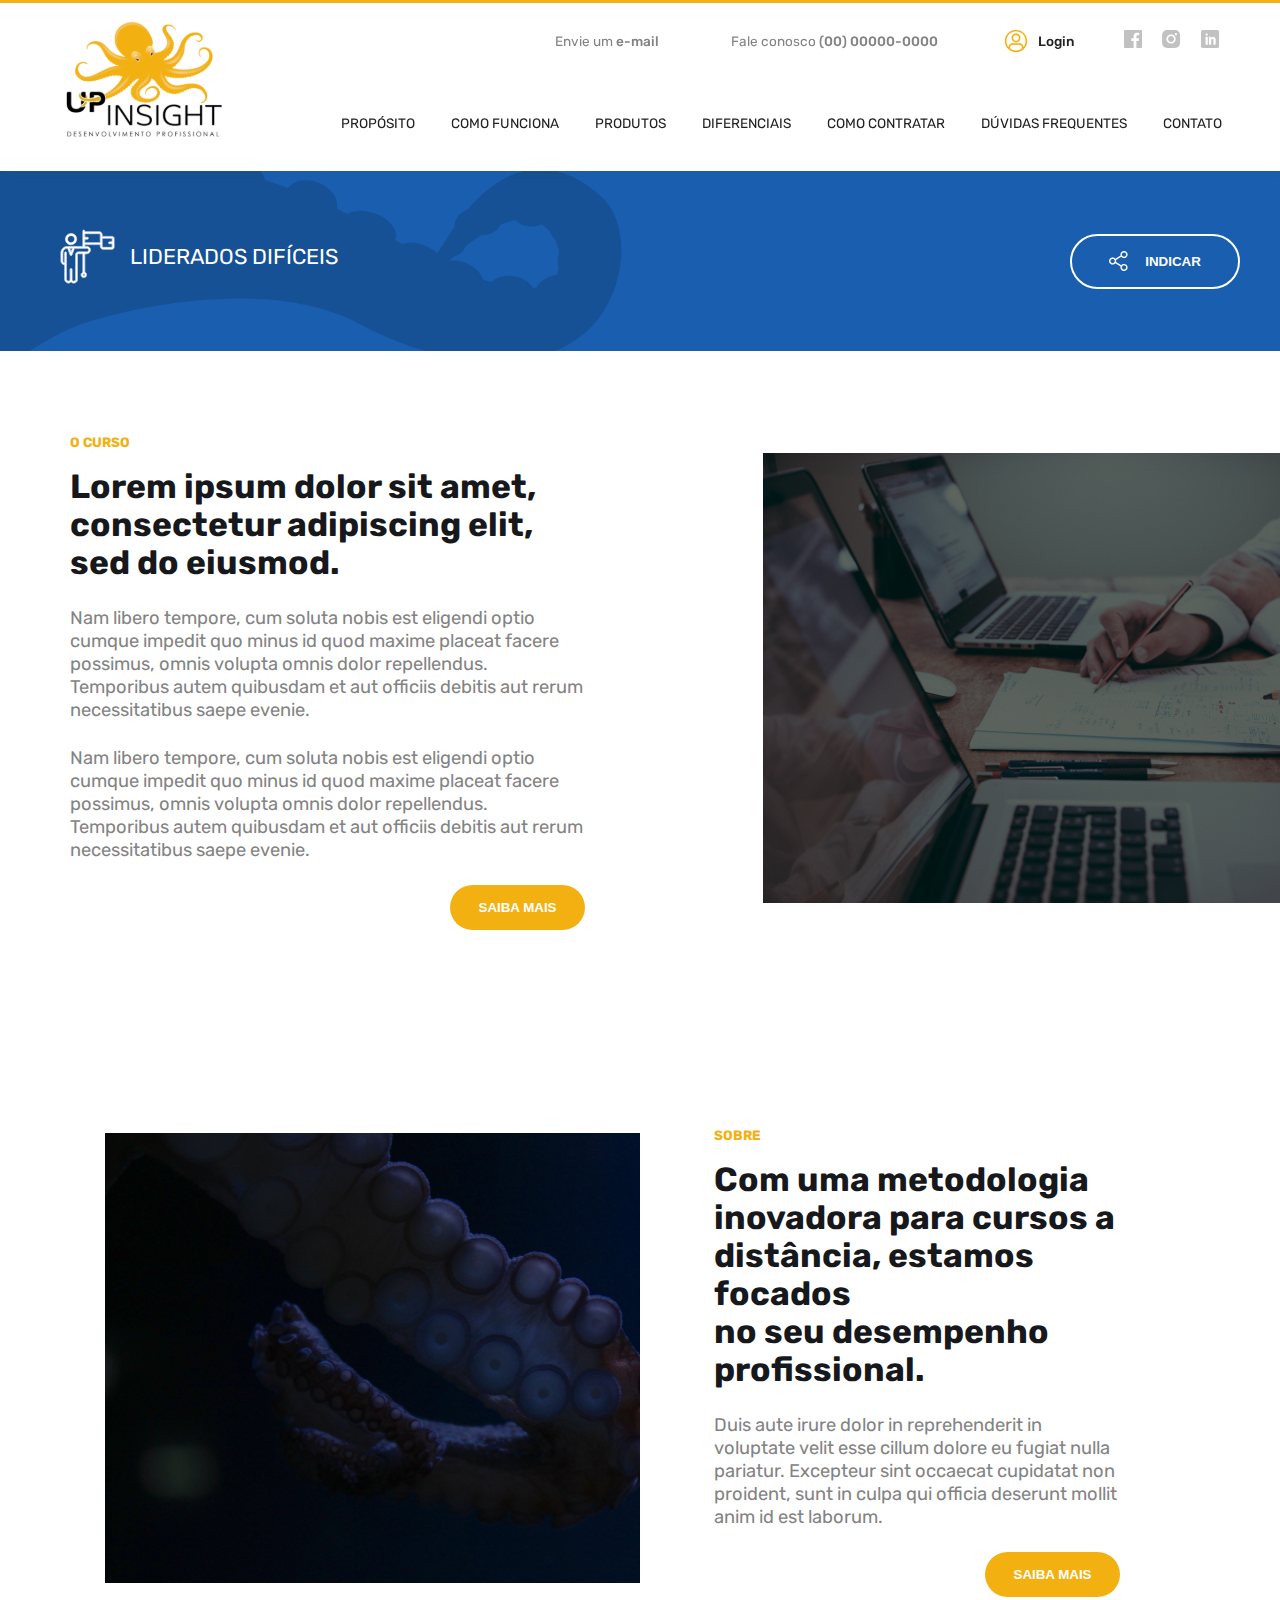
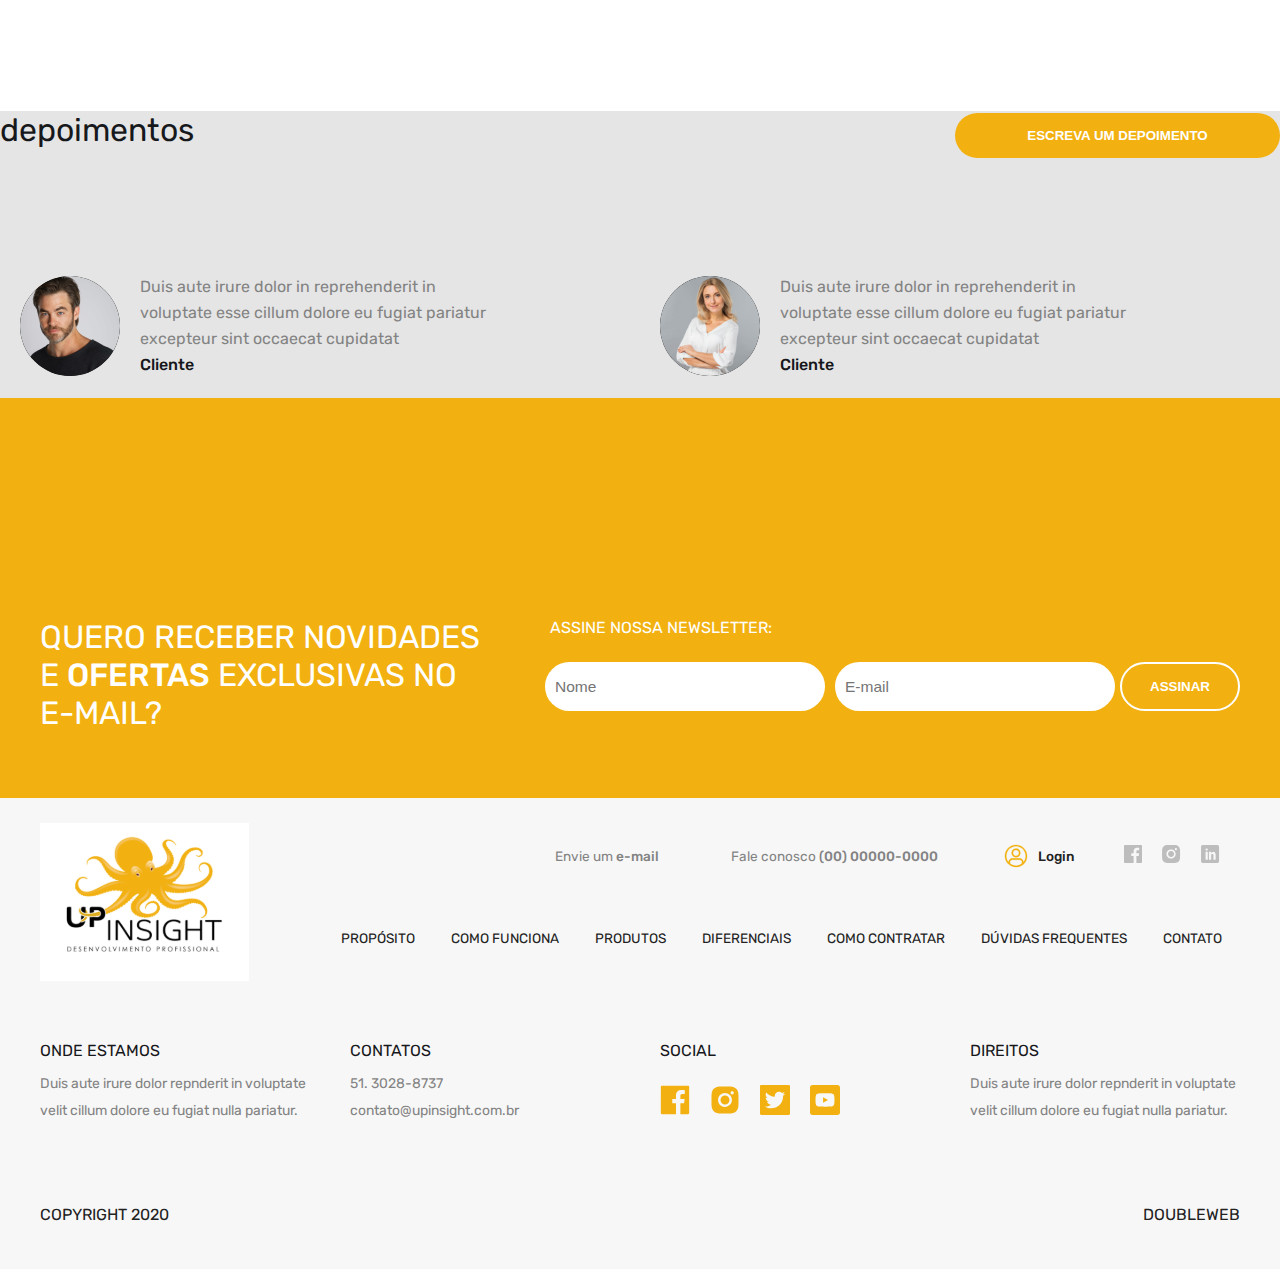
==== course.html @ 19fe4405 "Adding page course" ====
<!DOCTYPE html>
<html lang="en">

<head>
  <meta charset="UTF-8">
  <meta name="viewport" content="width=device-width, initial-scale=1.0">
  <title>Document</title>
  <link rel="stylesheet" href="./assets/css/default.css">
  <link rel="stylesheet" href="./assets/css/pages/course-page.css">
</head>

<body>

  <!-- INIT HEADER -->
  <header class="header header-fixed" id="header-fixed">
    <div class="flex-row content">
      <div class="header-logo">
        <figure class="logo">
          <img src="./assets//imgs/logo.svg" alt="logo">
        </figure>
      </div>
      <div class="menu-mb" data-menu-mobile="true">
        <img src="./assets/imgs/menu-mb.svg" alt="menu">
      </div>
      <div class="header-content" id="menu-mobile">
        <div class="header-links">
          <ul class="flex-row align-center">
            <li><a href="">Envie um <span class="bold">e-mail</span></a></li>
            <li><a href="">Fale conosco <span class="bold">(00) 00000-0000</span></a></li>
            <li class="flex-row login-action">
              <img src="./assets/imgs/login.svg" alt="login">
              <span class="bold">Login</span></li>
            <div class="flex-row socials">
              <a><img src="./assets/imgs/socials-gray1.svg" alt="facebook"></a>
              <a><img src="./assets/imgs/socials-gray2.svg" alt="linkedin"></a>
              <a><img src="./assets/imgs/socials-gray3.svg" alt="instagram"></a>
            </div>
          </ul>
        </div>
        <nav class="navigator">
          <ul class="flex-row align-center">
            <li><a href="">Propósito</a></li>
            <li><a href="">Como funciona</a></li>
            <li><a href="">Produtos</a></li>
            <li><a href="">Diferenciais</a></li>
            <li><a href="">Como contratar</a></li>
            <li><a href="">Dúvidas Frequentes</a></li>
            <li><a href="">Contato</a></li>
          </ul>
        </nav>
      </div>

    </div>
  </header>
  <!-- END HEADER -->

  <div class="wrapper-content">

    <div class="couse-title-page">
      <div class="wrapper content">
        <div class="flex-row">
          <div class="title">
            <img src="./assets/imgs/couser-title-icon.svg" alt="" class="icon">
            <h1 class="color-white uppercase">Liderados Difíceis</h1>
          </div>
          <button class="btn btn-void btn-icon">
            <img src="./assets/imgs/shared-white.svg" alt="" class="icon">
            <span>Indicar</span>
          </button>
        </div>
      </div>
    </div>

    <!-- INIT RECOURSE -->
    <section class="section-simple the-course">
      <div class="wrapper flex-row content">
        <div class="simple-content">
          <h1 class="title uppercase color-primary">O CURSO</h1>
          <div class="description">
            <p class="bolder text-focus">Lorem ipsum dolor sit amet, consectetur
              adipiscing elit, sed do eiusmod.</p>
            <p>Nam libero tempore, cum soluta nobis est eligendi optio cumque impedit quo minus id quod maxime placeat
              facere possimus, omnis volupta omnis dolor repellendus. Temporibus autem quibusdam et aut officiis debitis
              aut rerum necessitatibus saepe evenie.</p>
            <p>Nam libero tempore, cum soluta nobis est eligendi optio cumque impedit quo minus id quod maxime placeat
              facere possimus, omnis volupta omnis dolor repellendus. Temporibus autem quibusdam et aut officiis debitis
              aut rerum necessitatibus saepe evenie.</p>
          </div>
          <button class="btn btn-primary action-simple-more">Saiba Mais</button>
        </div>
        <figure class="simple-image">
          <img src="./assets/imgs/Rectangle96.png" alt="">
        </figure>
      </div>
    </section>
    <!-- INIT RECOURSE -->

    <!-- INIT ABOUT -->
    <section class="section-simple" id="about">
      <div class="wrapper flex-row">
        <figure class="simple-image">
          <img src="./assets/imgs/about-image.png" alt="">
        </figure>
        <div class="simple-content">
          <h1 class="title uppercase color-primary">Sobre</h1>
          <div class="description">
            <p class="bolder text-focus">Com uma metodologia inovadora para
              cursos a distância, estamos focados<br>
              no seu desempenho profissional.</p>
            <p>Duis aute irure dolor in reprehenderit in voluptate velit esse cillum dolore
              eu fugiat nulla pariatur. Excepteur sint occaecat cupidatat non proident,
              sunt in culpa qui officia deserunt mollit anim id est laborum.</p>
          </div>
          <button class="btn btn-primary action-simple-more">Saiba Mais</button>
        </div>
      </div>
    </section>
    <!-- END ABOUT -->
    <!-- START DEPOIMENTS -->
    <div class="depoiments">
      <div class="header-depoiments flex-row">
        <h1 class="title">depoimentos</h1>
        <button class="btn btn-primary">Escreva um depoimento</button>
      </div>
      <div class="list-depoiments flex-row">
        <div class="card-depoiment">
          <div class="avatar-profile">
            <img src="./assets/imgs/author1.png" alt="">
          </div>
          <div class="content-depoiment">
            <p>Duis aute irure dolor in reprehenderit in voluptate esse cillum dolore eu fugiat
              pariatur excepteur
              sint occaecat cupidatat</p>
            <span class="author-depoiment">Cliente</span>
          </div>
        </div>
        <div class="card-depoiment">
          <div class="avatar-profile">
            <img src="./assets/imgs/author2.png" alt="">
          </div>
          <div class="content-depoiment">
            <p>Duis aute irure dolor in reprehenderit in voluptate esse cillum dolore eu fugiat
              pariatur excepteur
              sint occaecat cupidatat</p>
            <span class="author-depoiment">Cliente</span>
          </div>
        </div>
      </div>
    </div>
    <!-- END DEPOIMENTS -->
    <!-- INIT NEWSLETTER -->
    <div class="newsletter">
      <div class="content">
        <div class="flex-row wrapper-newsletter">
          <h1 class="title color-white uppercase">
            Quero receber novidades e <span>ofertas</span>
            exclusivas no e-mail?
          </h1>
          <form action="#" method="post" id="form-newsletter">
            <p class="uppercase color-white title-form">Assine nossa newsletter:</p>
            <div class="flex-row wrapper-content-form">
              <input type="text" class="input-newsletter" name="name" placeholder="Nome" required>
              <input type="email" class="input-newsletter" name="name" placeholder="E-mail" required>
              <button class="btn btn-void">Assinar</button>
            </div>
          </form>
        </div>
      </div>
    </div>
    <!-- END NEWSLETTER -->

    <!-- INIT FOOTER -->
    <footer class="footer">
      <div class="content">
        <header class="header">
          <div class="flex-row content">
            <div class="header-logo">
              <figure class="logo">
                <img src="./assets//imgs/logo.svg" alt="">
              </figure>
            </div>
            <div class="header-content">
              <div class="header-links">
                <ul class="flex-row align-center">
                  <li><a href="">Envie um <span class="bold">e-mail</span></a></li>
                  <li><a href="">Fale conosco <span class="bold">(00) 00000-0000</span></a></li>
                  <li class="flex-row login-action">
                    <img src="./assets/imgs/login.svg" alt="login">
                    <span class="bold">Login</span></li>
                  <div class="flex-row socials">
                    <a><img src="./assets/imgs/socials-gray1.svg" alt="facebook"></a>
                    <a><img src="./assets/imgs/socials-gray2.svg" alt="linkedin"></a>
                    <a><img src="./assets/imgs/socials-gray3.svg" alt="instagram"></a>
                  </div>
                </ul>
              </div>
              <nav class="navigator">
                <ul class="flex-row align-center">
                  <li><a href="">Propósito</a></li>
                  <li><a href="">Como funciona</a></li>
                  <li><a href="">Produtos</a></li>
                  <li><a href="">Diferenciais</a></li>
                  <li><a href="">Como contratar</a></li>
                  <li><a href="">Dúvidas Frequentes</a></li>
                  <li><a href="">Contato</a></li>
                </ul>
              </nav>
            </div>
          </div>
        </header>
        <div class="grid-footer">
          <div class="column-footer">
            <span class="uppercase bolder">Onde Estamos</span>
            <p>Duis aute irure dolor repnderit
              in voluptate velit cillum dolore
              eu fugiat nulla pariatur.</p>
          </div>
          <div class="column-footer">
            <span class="uppercase bolder">Contatos</span>
            <p>51. 3028-8737</p>
            <p>contato@upinsight.com.br</p>
          </div>
          <div class="column-footer">
            <span class="uppercase bolder">Social</span>
            <div class="socials flex-row">
              <a><img src="./assets/imgs/socials-primary2.svg" alt=""></a>
              <a><img src="./assets/imgs/socials-primary1.svg" alt=""></a>
              <a><img src="./assets/imgs/socials-primary3.svg" alt=""></a>
              <a><img src="./assets/imgs/socials-primary4.svg" alt=""></a>
            </div>
          </div>
          <div class="column-footer">
            <span class="uppercase bolder">Direitos</span>
            <p>Duis aute irure dolor repnderit
              in voluptate velit cillum dolore
              eu fugiat nulla pariatur.</p>
          </div>
        </div>
        <div class="copyright flex-row">
          <span class="uppercase">Copyright 2020</span>
          <a class="uppercase" href="#">Doubleweb</a>
        </div>
      </div>
    </footer>
    <!-- END FOOTER -->

  </div>
  <script src="assets/js/main.js" type="module"></script>
</body>

</html>
---- assets/css/default.css ----
@import "reset.css";
@import "base.css";
@import "main-banner-action.css";
@import "simple-section.css";
@import "conpetences.css";
@import "products.css";
@import "calendary.css";
@import "diferencials.css";
@import "newsletter.css";
---- assets/css/pages/course-page.css ----
.wrapper-content {
  padding-top:171px;
}
.couse-title-page {
  position: relative;
  height: 180px;
  background: url('../../imgs/title-course-bg.png') #1A5EAF;
  background-position: left;
  background-size: 50%;
  background-repeat: no-repeat;
}
.couse-title-page .content {
  height: 100%;
}

.couse-title-page .flex-row {
  justify-content: space-between;
  align-items: center;
  height: 100%;
}
.couse-title-page .title {
  width: 100%;
  display: flex;
  align-items: center;
  padding-left:20px;
}

.couse-title-page .title h1 {
  font-weight: 400;
  font-size:1.4em;
}


.couse-title-page .title .icon {
  margin-right: 15px;
}


.couse-title-page .btn {
  max-width:170px;
  transition:.3s;
}

.couse-title-page .btn:hover {
  background:transparent;
  color:#FFF;
  transform:translate3d(0,-3px,0);
}

.section-simple.the-course,
.section-simple.the-course .wrapper {
  padding:0px;
}

.section-simple.the-course .simple-content {
  padding:75px 30px;
  width: 70%;
}

.section-simple.the-course .simple-content .description {
  font-size:14px
}

.section-simple.the-course .simple-content .description p:not(.bolder) {
  margin-top:25px;
}

.section-simple.the-course .simple-image {
  overflow: visible;
  margin-left:25px;
}

.simple-image img {
  margin-left:55%;
}
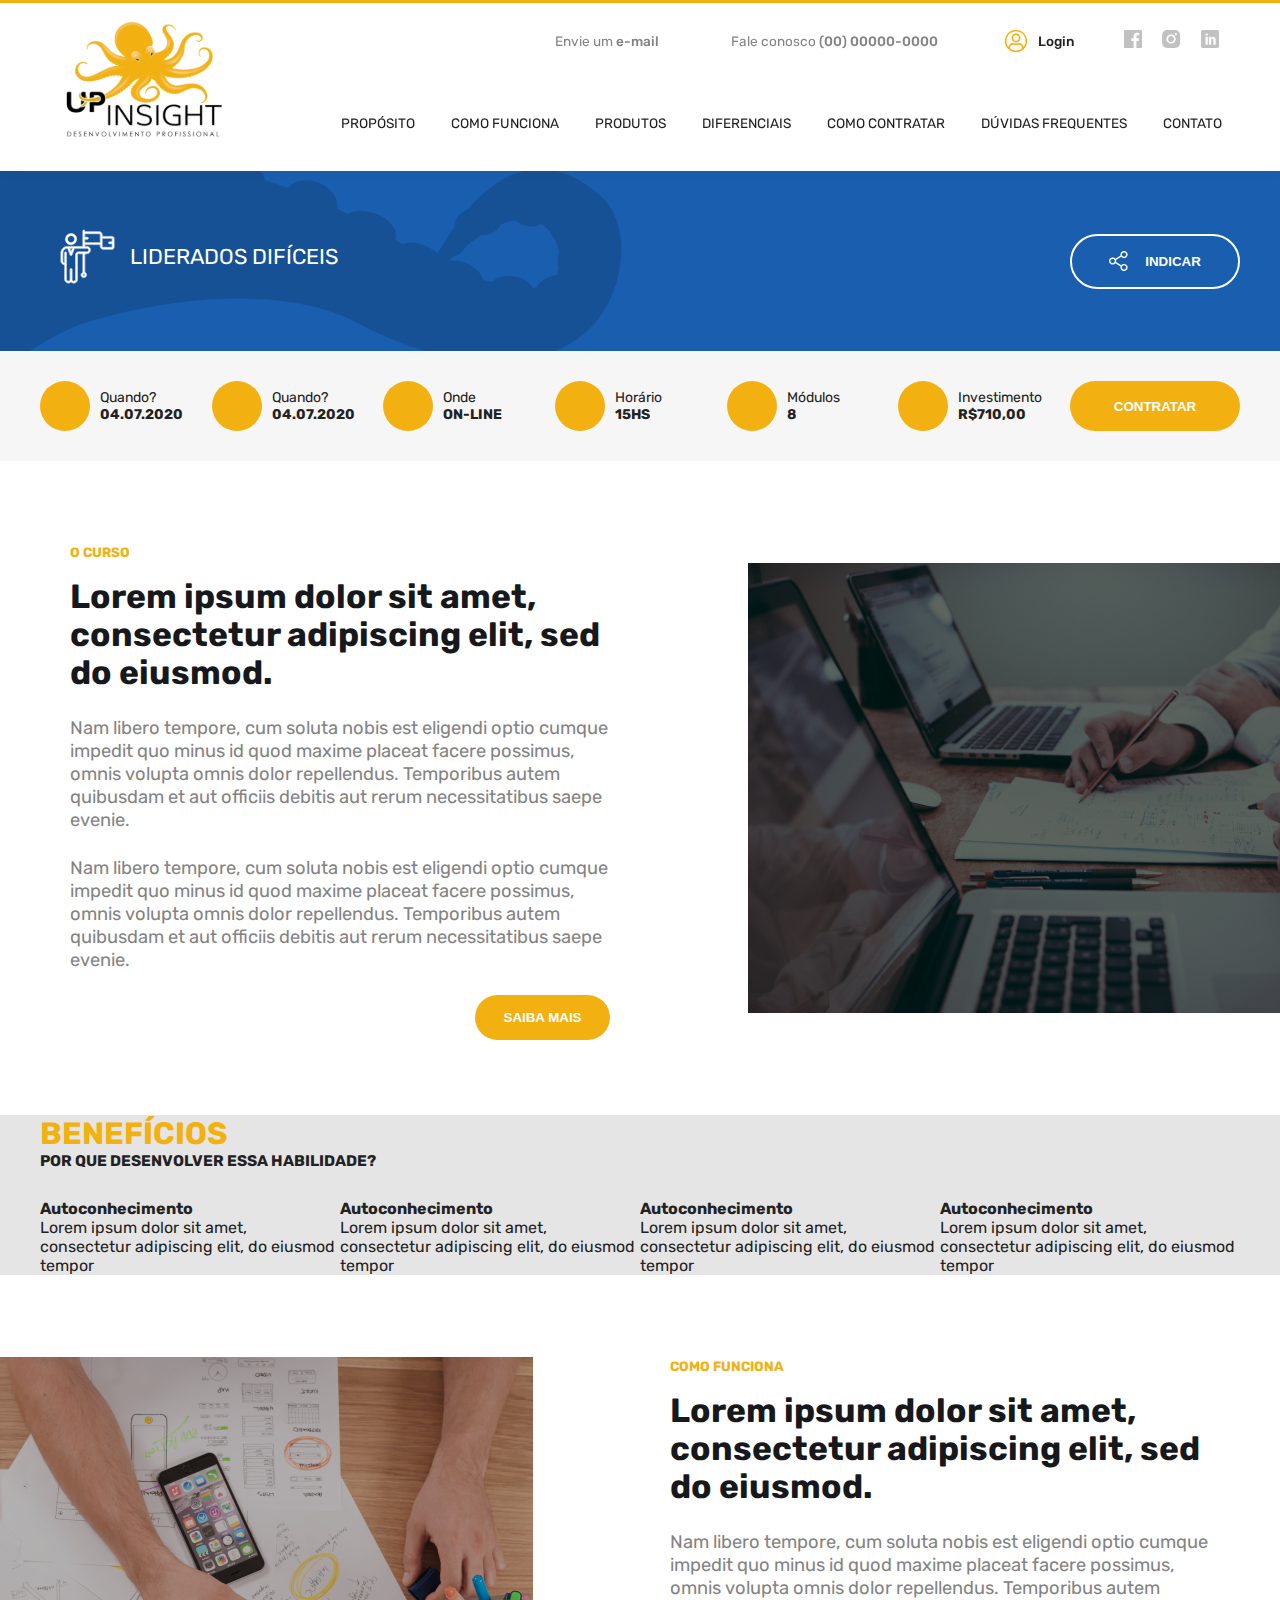
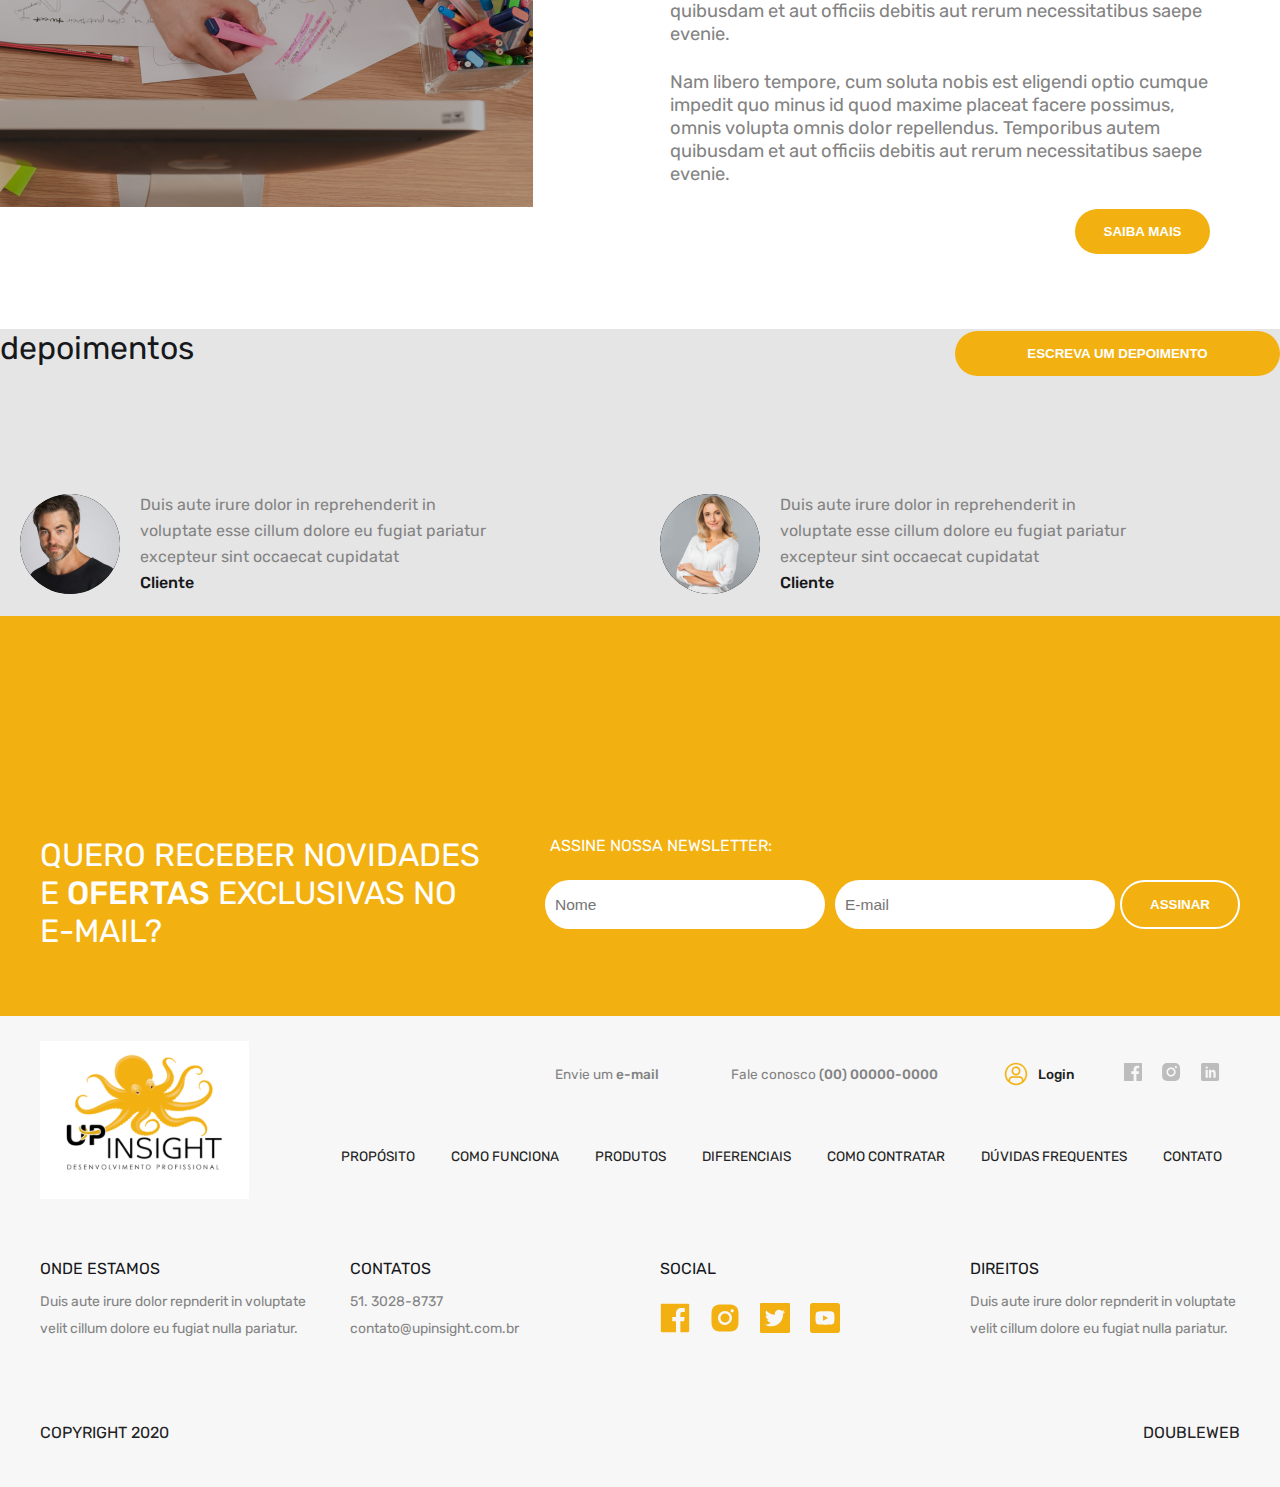
==== commit 9d291354: "Adding details course" ====
--- a/course.html
+++ b/course.html
@@ -56,6 +56,7 @@
 
   <div class="wrapper-content">
 
+    <!-- INIT TITLE PAGE -->
     <div class="couse-title-page">
       <div class="wrapper content">
         <div class="flex-row">
@@ -70,6 +71,59 @@
         </div>
       </div>
     </div>
+    <!-- END TITLE PAGE -->
+
+    <!-- INIT DETAILS -->
+    <div class="course-details">
+      <div class="content flex-row">
+        <div class="list-details">
+          <div class="item-detail">
+            <div class="icon bg bg-primary"><img src="" alt=""></div>
+            <div class="description">
+              Quando?
+              <span>04.07.2020</span>
+            </div>
+          </div>
+          <div class="item-detail">
+            <div class="icon bg-primary"><img src="" alt=""></div>
+            <div class="description">
+              Quando?
+              <span>04.07.2020</span>
+            </div>
+          </div>
+          <div class="item-detail">
+            <div class="icon bg-primary"><img src="" alt=""></div>
+            <div class="description">
+              Onde
+              <span class="uppercase">On-line</span>
+            </div>
+          </div>
+          <div class="item-detail">
+            <div class="icon bg-primary"><img src="" alt=""></div>
+            <div class="description">
+              Horário
+              <span class="uppercase">15HS</span>
+            </div>
+          </div>
+          <div class="item-detail">
+            <div class="icon bg-primary"><img src="" alt=""></div>
+            <div class="description">
+              Módulos
+              <span>8</span>
+            </div>
+          </div>
+          <div class="item-detail">
+            <div class="icon bg-primary"><img src="" alt=""></div>
+            <div class="description">
+              Investimento
+              <span>R$710,00</span>
+            </div>
+          </div>
+        </div>
+        <button class="btn btn-primary">CONTRATAR</button>
+      </div>
+    </div>
+    <!-- END DETAILS -->
 
     <!-- INIT RECOURSE -->
     <section class="section-simple the-course">
@@ -95,27 +149,77 @@
     </section>
     <!-- INIT RECOURSE -->
 
-    <!-- INIT ABOUT -->
-    <section class="section-simple" id="about">
-      <div class="wrapper flex-row">
+    <!-- INIT BEFEFITS -->
+    <section class="benefits">
+      <div class="wrapper">
+        <div class="content">
+          <div class="title">
+            <h1 class="color-primary uppercase">Benefícios</h1>
+            <p class="uppercase bolder">Por que desenvolver essa habilidade?</p>
+          </div>
+          <div class="flex-row row cards">
+            <div class="card">
+              <img src="" alt="">
+              <div class="description">
+                <span class="bolder">Autoconhecimento</span>
+                <p>Lorem ipsum dolor sit amet, consectetur adipiscing elit,
+                  do eiusmod tempor</p>
+              </div>
+            </div>
+            <div class="card">
+              <img src="" alt="">
+              <div class="description">
+                <span class="bolder">Autoconhecimento</span>
+                <p>Lorem ipsum dolor sit amet, consectetur adipiscing elit,
+                  do eiusmod tempor</p>
+              </div>
+            </div>
+            <div class="card">
+              <img src="" alt="">
+              <div class="description">
+                <span class="bolder">Autoconhecimento</span>
+                <p>Lorem ipsum dolor sit amet, consectetur adipiscing elit,
+                  do eiusmod tempor</p>
+              </div>
+            </div>
+            <div class="card">
+              <img src="" alt="">
+              <div class="description">
+                <span class="bolder">Autoconhecimento</span>
+                <p>Lorem ipsum dolor sit amet, consectetur adipiscing elit,
+                  do eiusmod tempor</p>
+              </div>
+            </div>
+          </div>
+        </div>
+      </div>
+    </section>
+    <!-- END BEFEFITS -->
+
+    <!-- INIT RECOURSE -->
+    <section class="section-simple how-it-works">
+      <div class="wrapper flex-row content">
         <figure class="simple-image">
-          <img src="./assets/imgs/about-image.png" alt="">
+          <img src="./assets/imgs/Rectangle187.png" alt="">
         </figure>
         <div class="simple-content">
-          <h1 class="title uppercase color-primary">Sobre</h1>
+          <h1 class="title uppercase color-primary">Como funciona</h1>
           <div class="description">
-            <p class="bolder text-focus">Com uma metodologia inovadora para
-              cursos a distância, estamos focados<br>
-              no seu desempenho profissional.</p>
-            <p>Duis aute irure dolor in reprehenderit in voluptate velit esse cillum dolore
-              eu fugiat nulla pariatur. Excepteur sint occaecat cupidatat non proident,
-              sunt in culpa qui officia deserunt mollit anim id est laborum.</p>
+            <p class="bolder text-focus">Lorem ipsum dolor sit amet, consectetur
+              adipiscing elit, sed do eiusmod.</p>
+            <p>Nam libero tempore, cum soluta nobis est eligendi optio cumque impedit quo minus id quod maxime placeat
+              facere possimus, omnis volupta omnis dolor repellendus. Temporibus autem quibusdam et aut officiis debitis
+              aut rerum necessitatibus saepe evenie.</p>
+            <p>Nam libero tempore, cum soluta nobis est eligendi optio cumque impedit quo minus id quod maxime placeat
+              facere possimus, omnis volupta omnis dolor repellendus. Temporibus autem quibusdam et aut officiis debitis
+              aut rerum necessitatibus saepe evenie.</p>
           </div>
           <button class="btn btn-primary action-simple-more">Saiba Mais</button>
         </div>
       </div>
     </section>
-    <!-- END ABOUT -->
+    <!-- INIT RECOURSE -->
+
     <!-- START DEPOIMENTS -->
     <div class="depoiments">
       <div class="header-depoiments flex-row">
--- a/assets/css/pages/course-page.css
+++ b/assets/css/pages/course-page.css
@@ -48,28 +48,82 @@
 }
 
 .section-simple.the-course,
-.section-simple.the-course .wrapper {
+.section-simple.the-course .wrapper,
+.section-simple.how-it-works,
+.section-simple.how-it-works .wrapper {
   padding:0px;
 }
 
-.section-simple.the-course .simple-content {
+.section-simple.the-course .simple-content,
+.section-simple.how-it-works .simple-content {
   padding:75px 30px;
   width: 70%;
 }
 
-.section-simple.the-course .simple-content .description {
+.section-simple.the-course .simple-content .description,
+.section-simple.how-it-works .simple-content .description {
   font-size:14px
 }
 
-.section-simple.the-course .simple-content .description p:not(.bolder) {
+.section-simple.the-course .simple-content .description p:not(.bolder),
+.section-simple.how-it-works .simple-content .description p:not(.bolder) {
   margin-top:25px;
 }
 
 .section-simple.the-course .simple-image {
   overflow: visible;
-  margin-left:25px;
 }
 
-.simple-image img {
-  margin-left:55%;
-}+.section-simple.how-it-works .simple-image {
+  overflow: visible;
+}
+
+.section-simple.the-course .simple-image img {
+  margin-left:50%;
+}
+
+.section-simple.how-it-works .simple-image img {
+  margin-right:50%;
+  margin-top: -40px;
+}
+
+.course-details {
+  padding: 30px 0px;
+  display: flex;
+  flex-direction: row;
+  align-items: center;
+  background:#f6f6f6
+}
+
+.course-details .btn {
+  max-width: 170px;
+  max-height: 50px;
+}
+
+.course-details .list-details {
+  display: flex;
+  flex-direction: row;
+  flex:1;
+}
+
+.course-details .list-details .item-detail {
+  max-width: 200px;
+  width: 100%;
+  display: flex;
+  flex-direction: row;
+  font-size: 14px;
+  align-items: center;
+}
+
+.course-details .list-details .item-detail .icon {
+  width:50px;
+  height: 50px;
+  border-radius: 50%;
+  margin-right: 10px;
+}
+
+.course-details .list-details .item-detail span {
+  font-weight: bold;
+  display: block;
+}
+
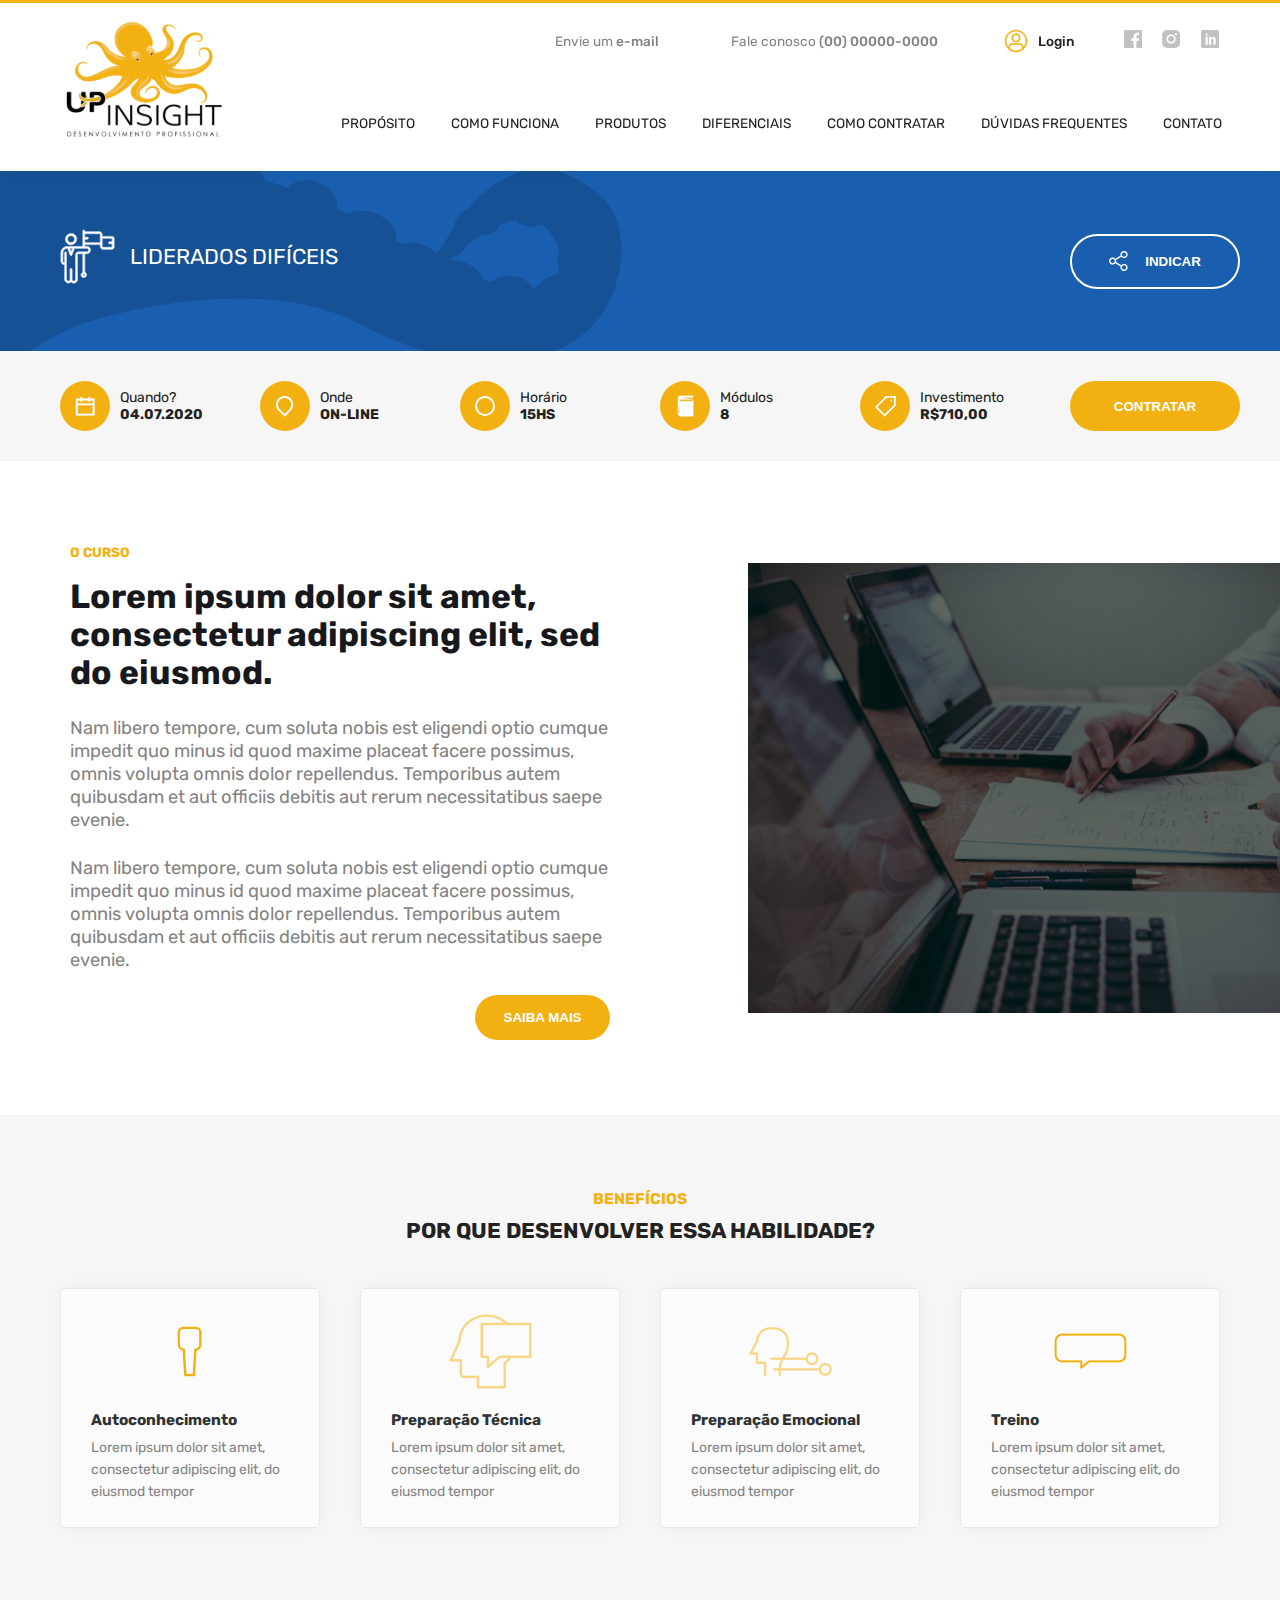
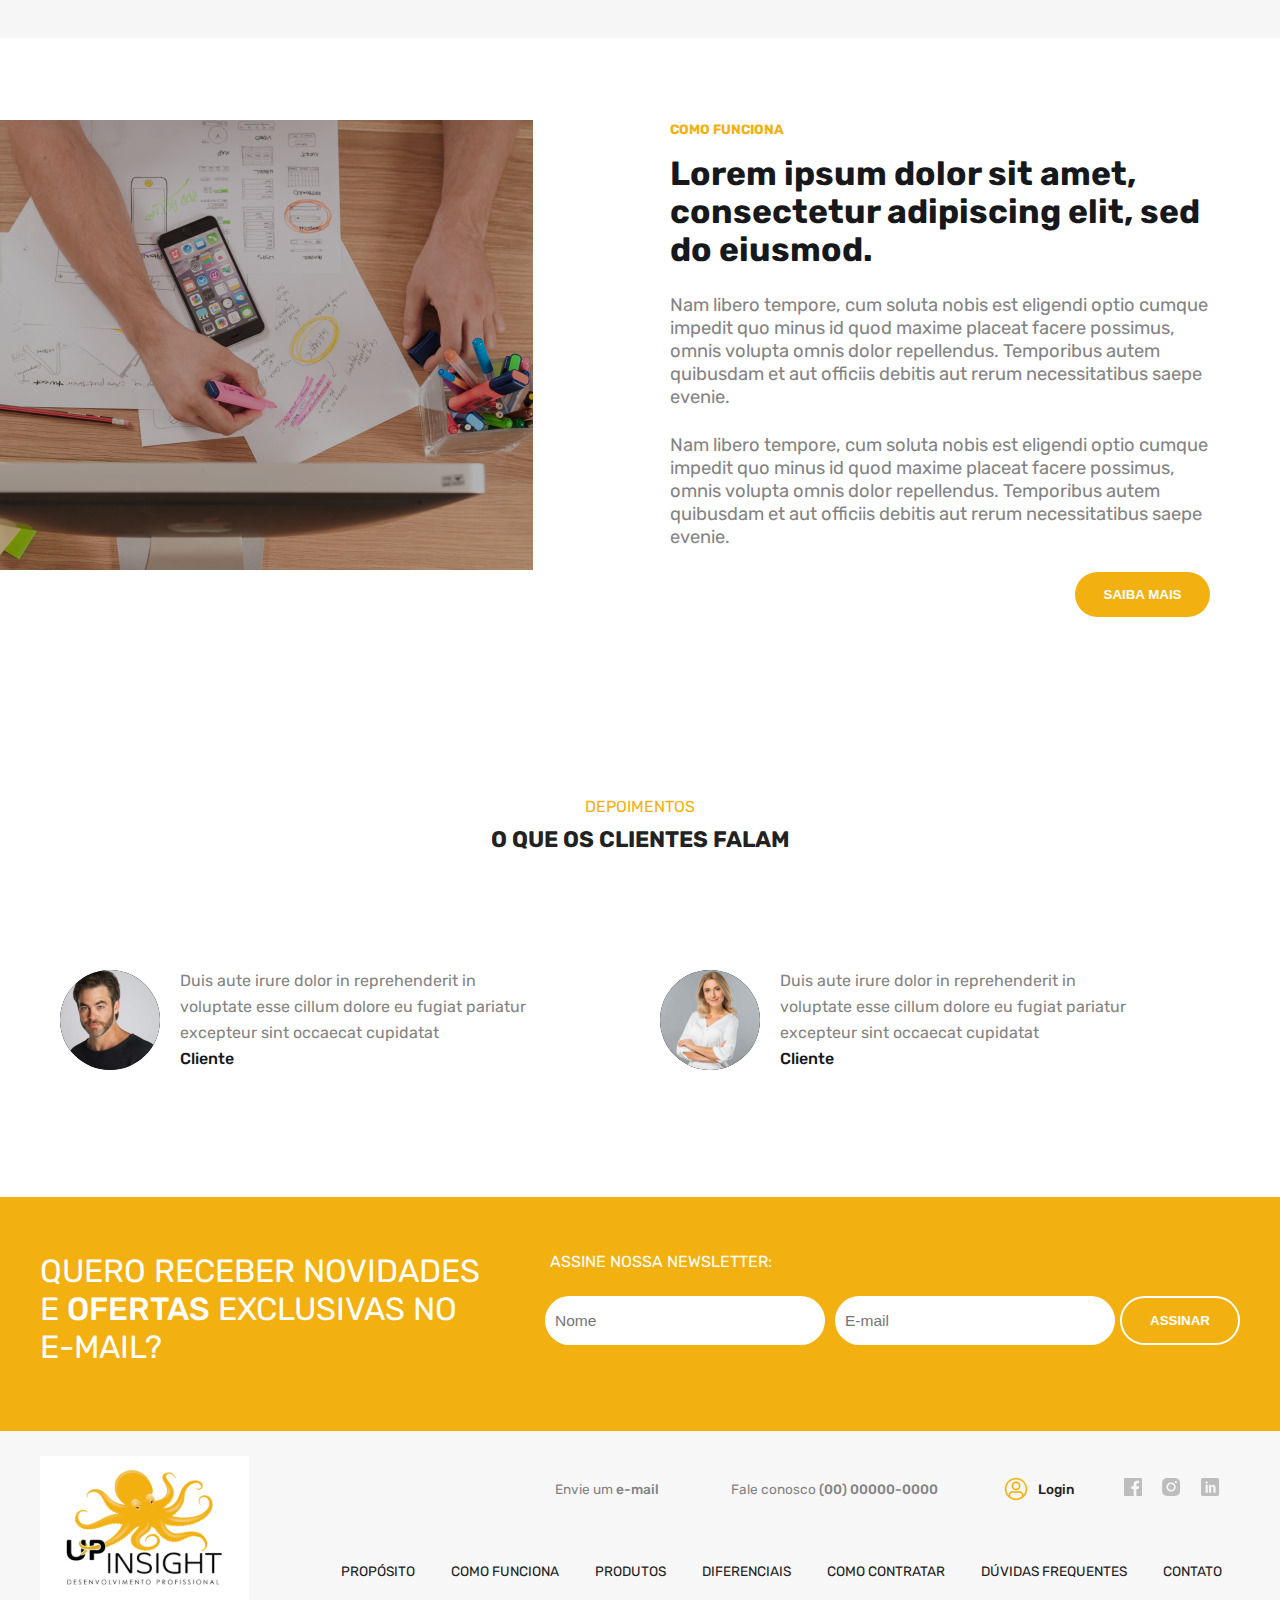
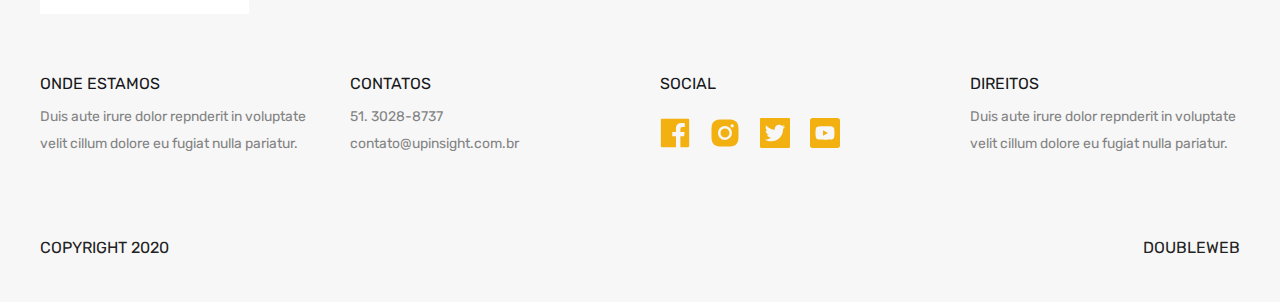
==== commit 28ef6ce3: "Adding style newsletter to page course and depoiments" ====
--- a/course.html
+++ b/course.html
@@ -9,7 +9,7 @@
   <link rel="stylesheet" href="./assets/css/pages/course-page.css">
 </head>
 
-<body>
+<body class="page page-course">
 
   <!-- INIT HEADER -->
   <header class="header header-fixed" id="header-fixed">
@@ -78,42 +78,35 @@
       <div class="content flex-row">
         <div class="list-details">
           <div class="item-detail">
-            <div class="icon bg bg-primary"><img src="" alt=""></div>
+            <div class="icon bg-primary"><img src="./assets/imgs/Quando_.svg" alt=""></div>
             <div class="description">
               Quando?
               <span>04.07.2020</span>
             </div>
           </div>
           <div class="item-detail">
-            <div class="icon bg-primary"><img src="" alt=""></div>
-            <div class="description">
-              Quando?
-              <span>04.07.2020</span>
-            </div>
-          </div>
-          <div class="item-detail">
-            <div class="icon bg-primary"><img src="" alt=""></div>
+            <div class="icon bg-primary"><img src="./assets/imgs/Onde.svg" alt=""></div>
             <div class="description">
               Onde
               <span class="uppercase">On-line</span>
             </div>
           </div>
           <div class="item-detail">
-            <div class="icon bg-primary"><img src="" alt=""></div>
+            <div class="icon bg-primary"><img src="./assets/imgs/Horario.svg" alt=""></div>
             <div class="description">
               Horário
               <span class="uppercase">15HS</span>
             </div>
           </div>
           <div class="item-detail">
-            <div class="icon bg-primary"><img src="" alt=""></div>
+            <div class="icon bg-primary"><img src="./assets/imgs/Modulos.svg" alt=""></div>
             <div class="description">
               Módulos
               <span>8</span>
             </div>
           </div>
           <div class="item-detail">
-            <div class="icon bg-primary"><img src="" alt=""></div>
+            <div class="icon bg-primary"><img src="./assets/imgs/Investimento.svg" alt=""></div>
             <div class="description">
               Investimento
               <span>R$710,00</span>
@@ -159,7 +152,9 @@
           </div>
           <div class="flex-row row cards">
             <div class="card">
-              <img src="" alt="">
+              <div class="image-card">
+                <img src="./assets/imgs/autoconhecimento.png" alt="">
+              </div>
               <div class="description">
                 <span class="bolder">Autoconhecimento</span>
                 <p>Lorem ipsum dolor sit amet, consectetur adipiscing elit,
@@ -167,25 +162,31 @@
               </div>
             </div>
             <div class="card">
-              <img src="" alt="">
+              <div class="image-card">
+                <img src="./assets/imgs/preparacaotecnica.png" alt="">
+              </div>
               <div class="description">
-                <span class="bolder">Autoconhecimento</span>
+                <span class="bolder">Preparação Técnica</span>
                 <p>Lorem ipsum dolor sit amet, consectetur adipiscing elit,
                   do eiusmod tempor</p>
               </div>
             </div>
             <div class="card">
-              <img src="" alt="">
+              <div class="image-card">
+                <img src="./assets/imgs/preparacaoemocional.png" alt="">
+              </div>
               <div class="description">
-                <span class="bolder">Autoconhecimento</span>
+                <span class="bolder">Preparação Emocional</span>
                 <p>Lorem ipsum dolor sit amet, consectetur adipiscing elit,
                   do eiusmod tempor</p>
               </div>
             </div>
             <div class="card">
-              <img src="" alt="">
+              <div class="image-card">
+                <img src="./assets/imgs/treino.png" alt="">
+              </div>
               <div class="description">
-                <span class="bolder">Autoconhecimento</span>
+                <span class="bolder">Treino</span>
                 <p>Lorem ipsum dolor sit amet, consectetur adipiscing elit,
                   do eiusmod tempor</p>
               </div>
@@ -221,32 +222,36 @@
     <!-- INIT RECOURSE -->
 
     <!-- START DEPOIMENTS -->
-    <div class="depoiments">
-      <div class="header-depoiments flex-row">
-        <h1 class="title">depoimentos</h1>
-        <button class="btn btn-primary">Escreva um depoimento</button>
-      </div>
-      <div class="list-depoiments flex-row">
-        <div class="card-depoiment">
-          <div class="avatar-profile">
-            <img src="./assets/imgs/author1.png" alt="">
-          </div>
-          <div class="content-depoiment">
-            <p>Duis aute irure dolor in reprehenderit in voluptate esse cillum dolore eu fugiat
-              pariatur excepteur
-              sint occaecat cupidatat</p>
-            <span class="author-depoiment">Cliente</span>
-          </div>
-        </div>
-        <div class="card-depoiment">
-          <div class="avatar-profile">
-            <img src="./assets/imgs/author2.png" alt="">
-          </div>
-          <div class="content-depoiment">
-            <p>Duis aute irure dolor in reprehenderit in voluptate esse cillum dolore eu fugiat
-              pariatur excepteur
-              sint occaecat cupidatat</p>
-            <span class="author-depoiment">Cliente</span>
+    <div class="wrapper-depoiments">
+      <div class="content">
+        <div class="depoiments">
+          <div class="header-depoiments">
+            <h1 class="title color-primary uppercase">Depoimentos</h1>
+            <p class="uppercase bolder prhase">O que os clientes falam</p>
+          </div>
+          <div class="list-depoiments flex-row">
+            <div class="card-depoiment">
+              <div class="avatar-profile">
+                <img src="./assets/imgs/author1.png" alt="">
+              </div>
+              <div class="content-depoiment">
+                <p>Duis aute irure dolor in reprehenderit in voluptate esse cillum dolore eu fugiat
+                  pariatur excepteur
+                  sint occaecat cupidatat</p>
+                <span class="author-depoiment">Cliente</span>
+              </div>
+            </div>
+            <div class="card-depoiment">
+              <div class="avatar-profile">
+                <img src="./assets/imgs/author2.png" alt="">
+              </div>
+              <div class="content-depoiment">
+                <p>Duis aute irure dolor in reprehenderit in voluptate esse cillum dolore eu fugiat
+                  pariatur excepteur
+                  sint occaecat cupidatat</p>
+                <span class="author-depoiment">Cliente</span>
+              </div>
+            </div>
           </div>
         </div>
       </div>
--- a/assets/css/pages/course-page.css
+++ b/assets/css/pages/course-page.css
@@ -104,6 +104,7 @@
   display: flex;
   flex-direction: row;
   flex:1;
+  padding-left: 20px;
 }
 
 .course-details .list-details .item-detail {
@@ -120,6 +121,9 @@
   height: 50px;
   border-radius: 50%;
   margin-right: 10px;
+  display: flex;
+  justify-content: center;
+  align-items: center;
 }
 
 .course-details .list-details .item-detail span {
@@ -127,3 +131,84 @@
   display: block;
 }
 
+.benefits {
+  background:#f6f6f6;
+  padding: 75px 0px;
+}
+
+.benefits .content .title {
+  text-align: center;
+}
+
+.benefits .content .title h1 {
+  font-size: 1em;
+}
+
+.benefits .content .title p {
+  font-size: 1.4em;
+  margin-top:10px;
+}
+
+.benefits .content .cards  {
+  padding: 35px 0px;
+}
+
+.benefits .content .cards .card{
+  background: #FBFBFB;
+  margin: 0 20px;
+  padding: 15px 20px;
+  min-height: 200px;
+  box-shadow: 0px 0px 15px rgba(0, 0, 0, 0.04);
+  border-radius: 4px;
+  border: 1px solid #E9E9E9;
+  display: flex;
+  flex-direction: column;
+}
+
+.benefits .content .cards .card .description {
+  font-size: .87em;
+  padding:10px;
+  color:#838383;
+  line-height: 22px;
+}
+
+.benefits .content .cards .card .image-card {
+  display: flex;
+  justify-content: center;
+  align-items: center;
+  flex:1;
+  margin:10px 0px;
+}
+
+.benefits .content .cards .card .description span {
+  color:#2E3235;
+  font-size: 1.1em;
+  margin-bottom: 5px;
+  display: block;
+  font-weight: bold;
+  flex:1;
+}
+
+.page .wrapper-depoiments {
+  background: #FFF;
+}
+.page .depoiments {
+  padding:105px 0px;
+}
+
+.page .depoiments h1.title{
+  text-align: center;
+  font-size: 1em;
+  color: #F2B111;
+}
+
+.page .depoiments p.prhase{
+  font-size: 1.4em;
+}
+
+.page .depoiments .header-depoiments {
+  text-align: center;
+}
+
+
+
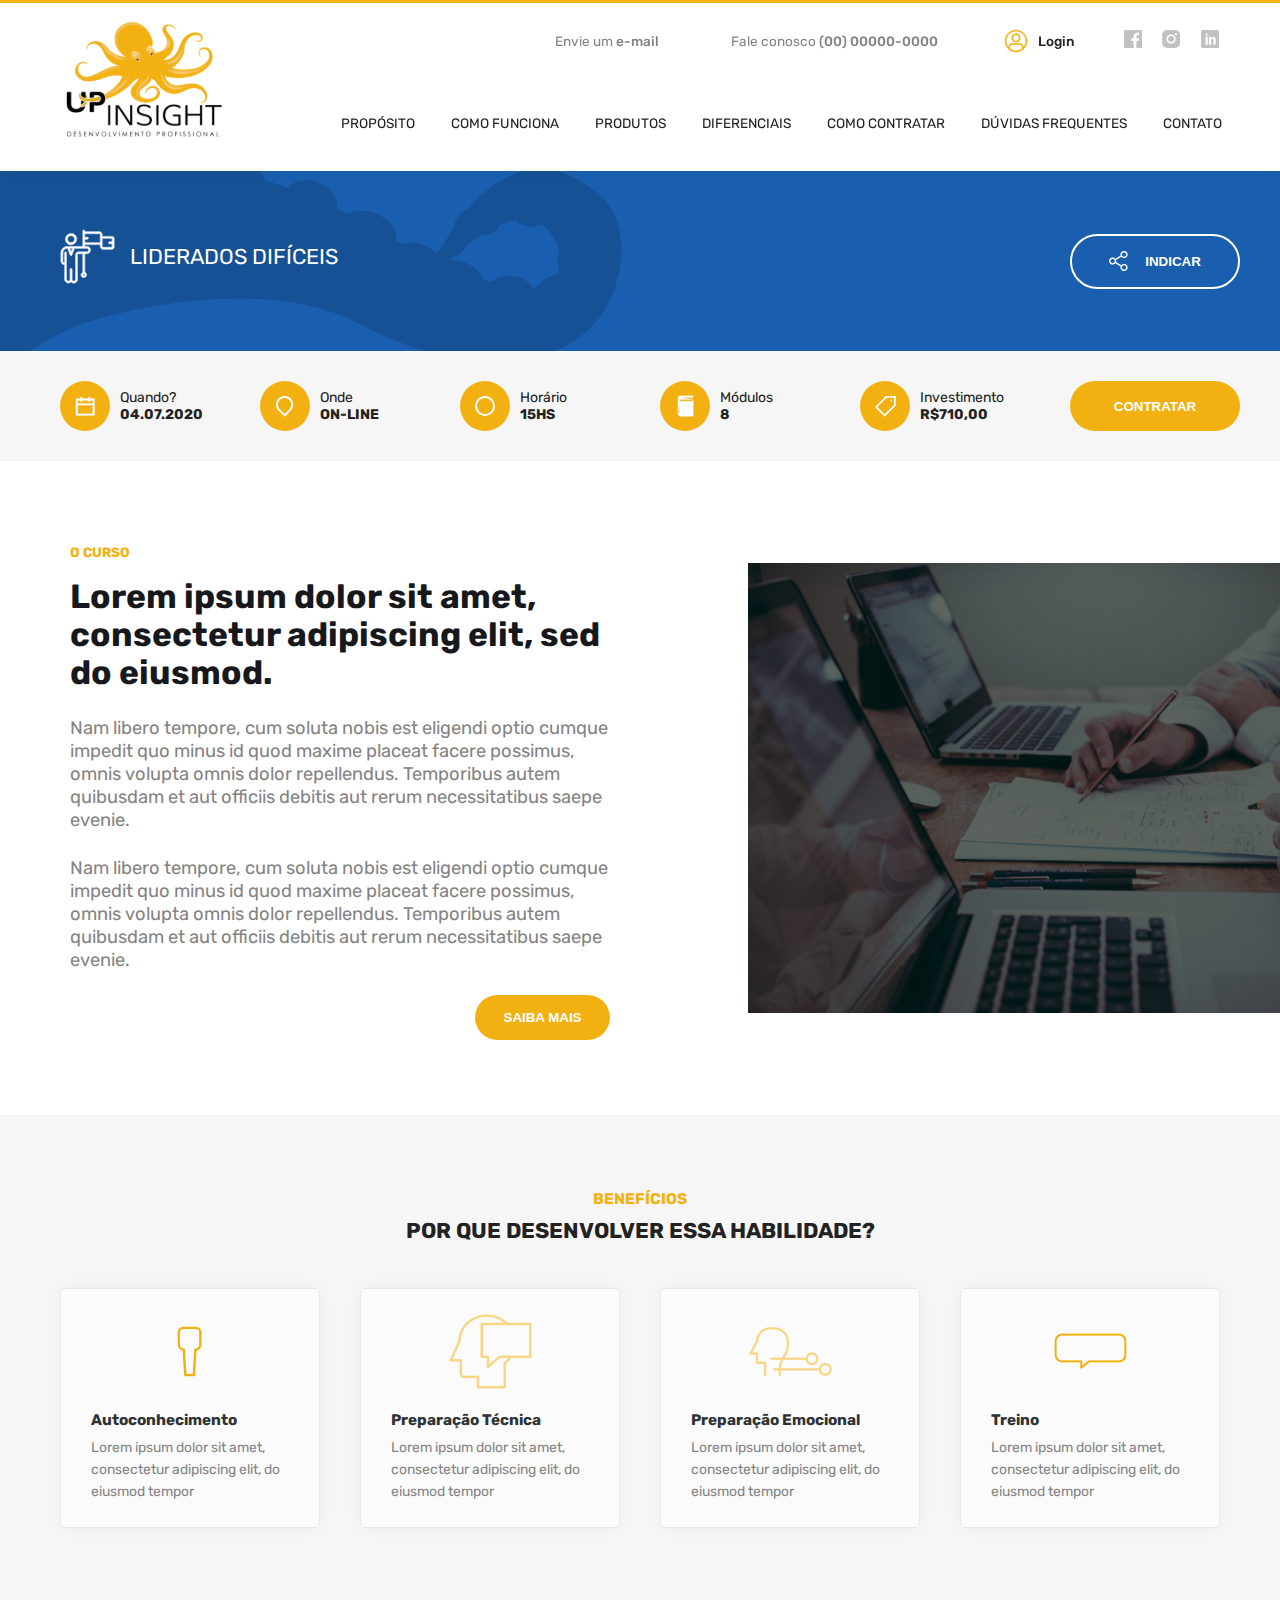
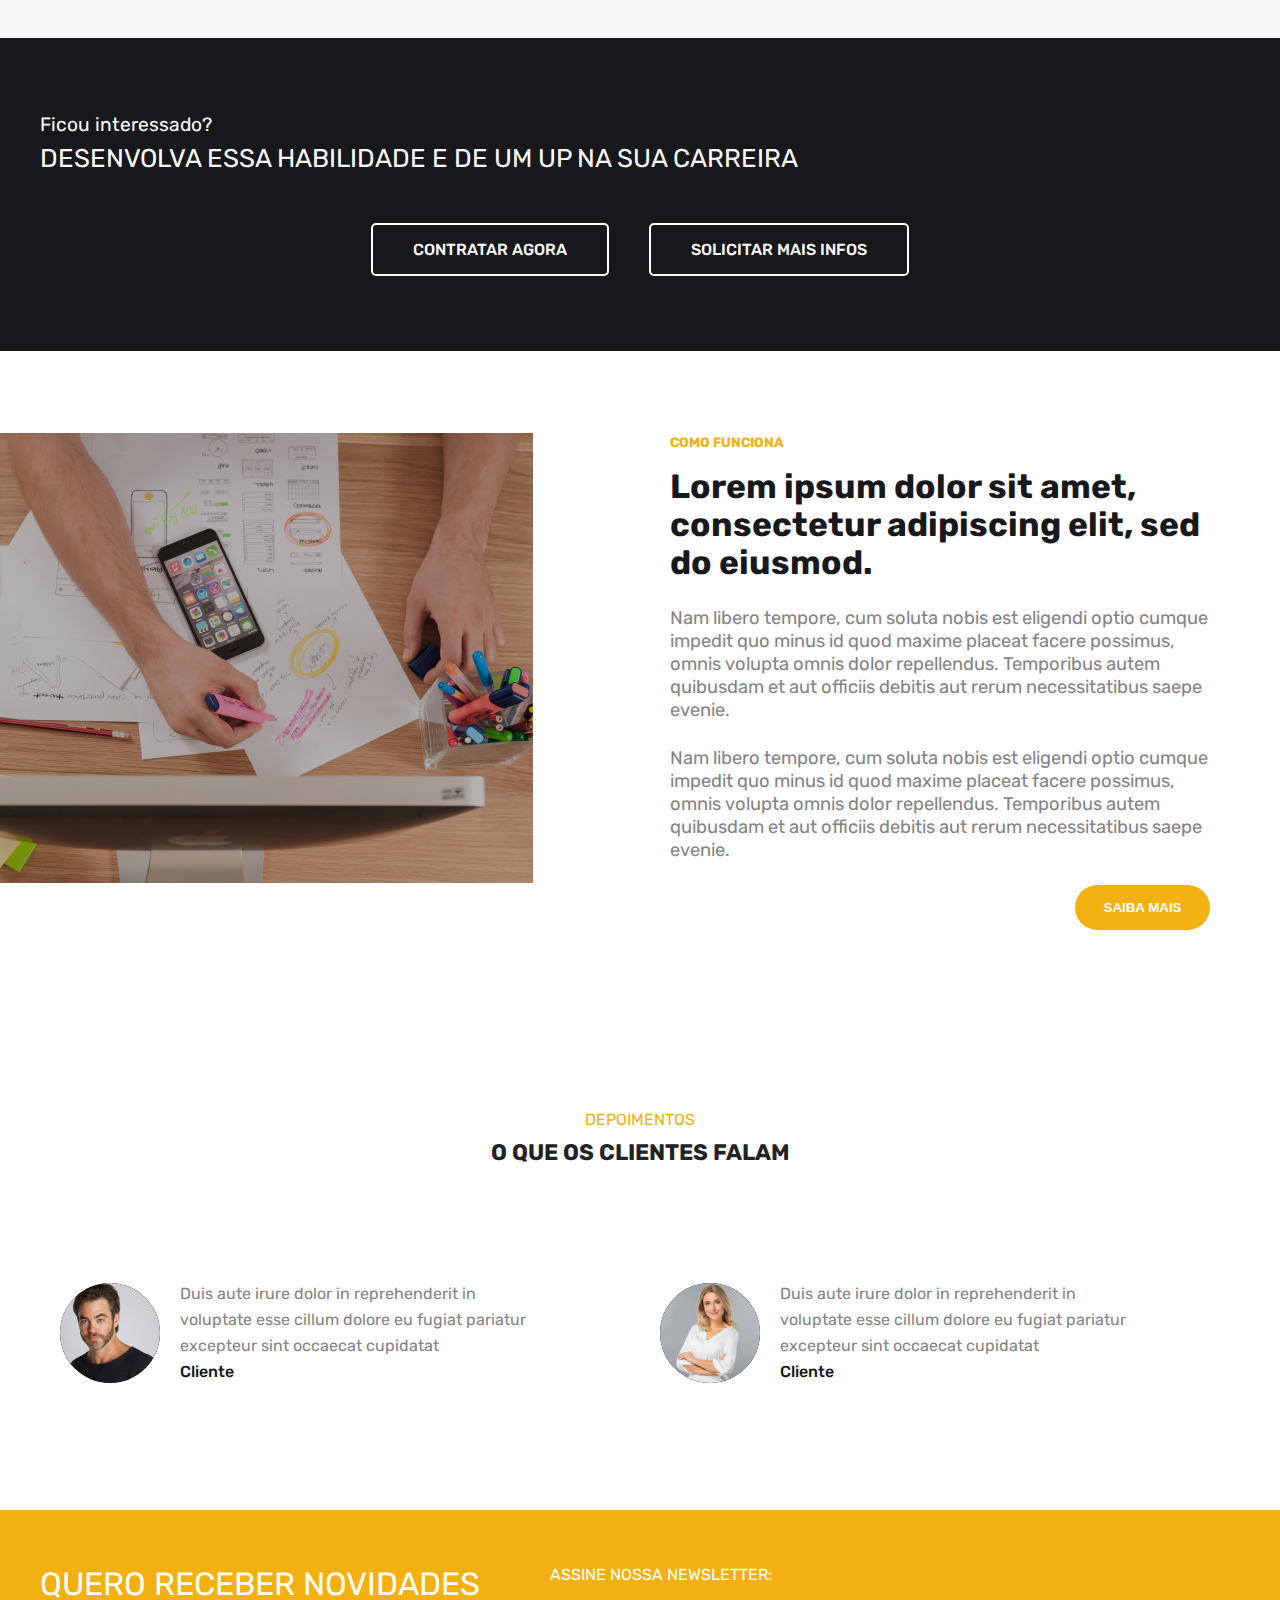
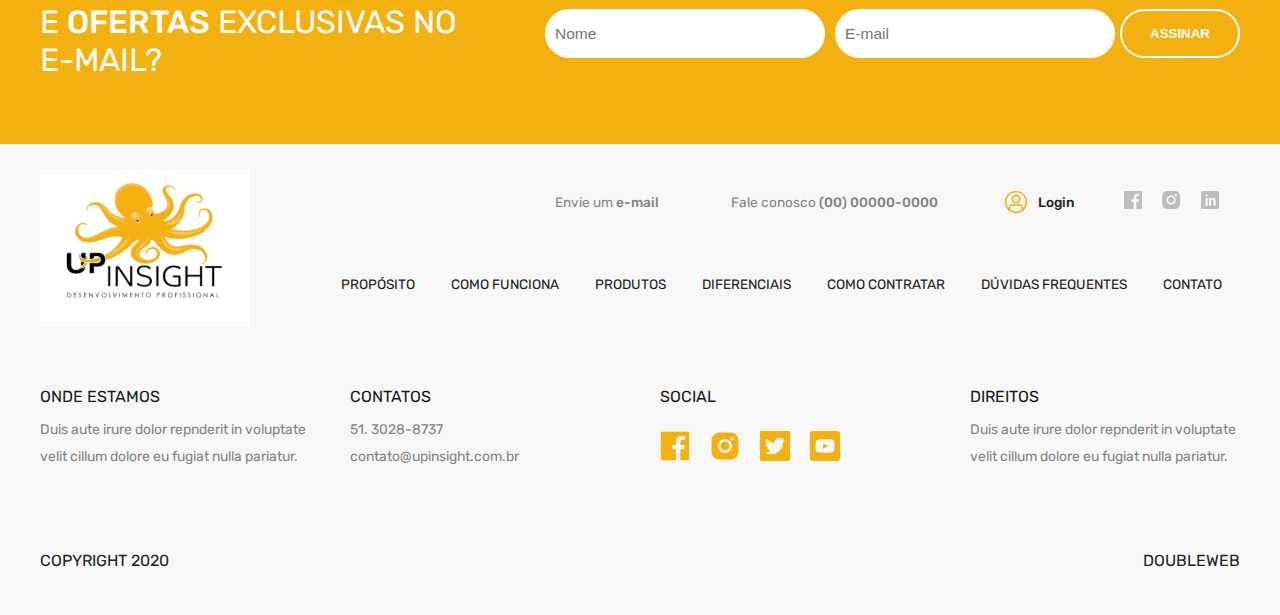
==== commit bb8cd5a5: "Adding callaction" ====
--- a/course.html
+++ b/course.html
@@ -196,6 +196,21 @@
       </div>
     </section>
     <!-- END BEFEFITS -->
+
+    <!-- INIT CALLACTION -->
+    <div class="callaction">
+      <div class="content">
+        <div class="h-callaction">
+          <h1 class="color-white">Ficou interessado?</h1>
+          <p class="color-white uppercase">Desenvolva essa habilidade e de um up na sua carreira</p>
+        </div>
+        <div class="actions">
+          <a>CONTRATAR AGORA</a>
+          <a>SOLICITAR MAIS INFOS</a>
+        </div>
+      </div>
+    </div>
+    <!-- END CALLACTION -->
 
     <!-- INIT RECOURSE -->
     <section class="section-simple how-it-works">
--- a/assets/css/pages/course-page.css
+++ b/assets/css/pages/course-page.css
@@ -210,5 +210,46 @@
   text-align: center;
 }
 
-
-
+.callaction {
+  background:#17181C; 
+  padding:75px 0;
+}
+
+.callaction .h-callaction {
+  text-align: left;
+}
+
+.callaction .h-callaction h1 {
+  font-size:1.2em;
+  font-weight: 400;
+}
+
+.callaction .h-callaction p {
+  font-size:1.6em;
+  margin-top:7px;
+}
+
+.callaction .actions {
+  display: flex;
+  justify-content: center;
+  flex-direction: row;
+  flex-wrap: wrap;
+  margin-top:50px;
+}
+
+.callaction .actions a {
+  padding: 15px 40px;
+  margin: 0 20px;
+  border-radius: 5px;
+  border: 2px solid #FFFFFF;
+  font-weight: 500;
+  transition: .3s;
+  color: #FFF;
+  cursor: pointer;
+}
+
+.callaction .actions a:hover {
+  background: #FFF;
+  color: #17181C;
+}
+
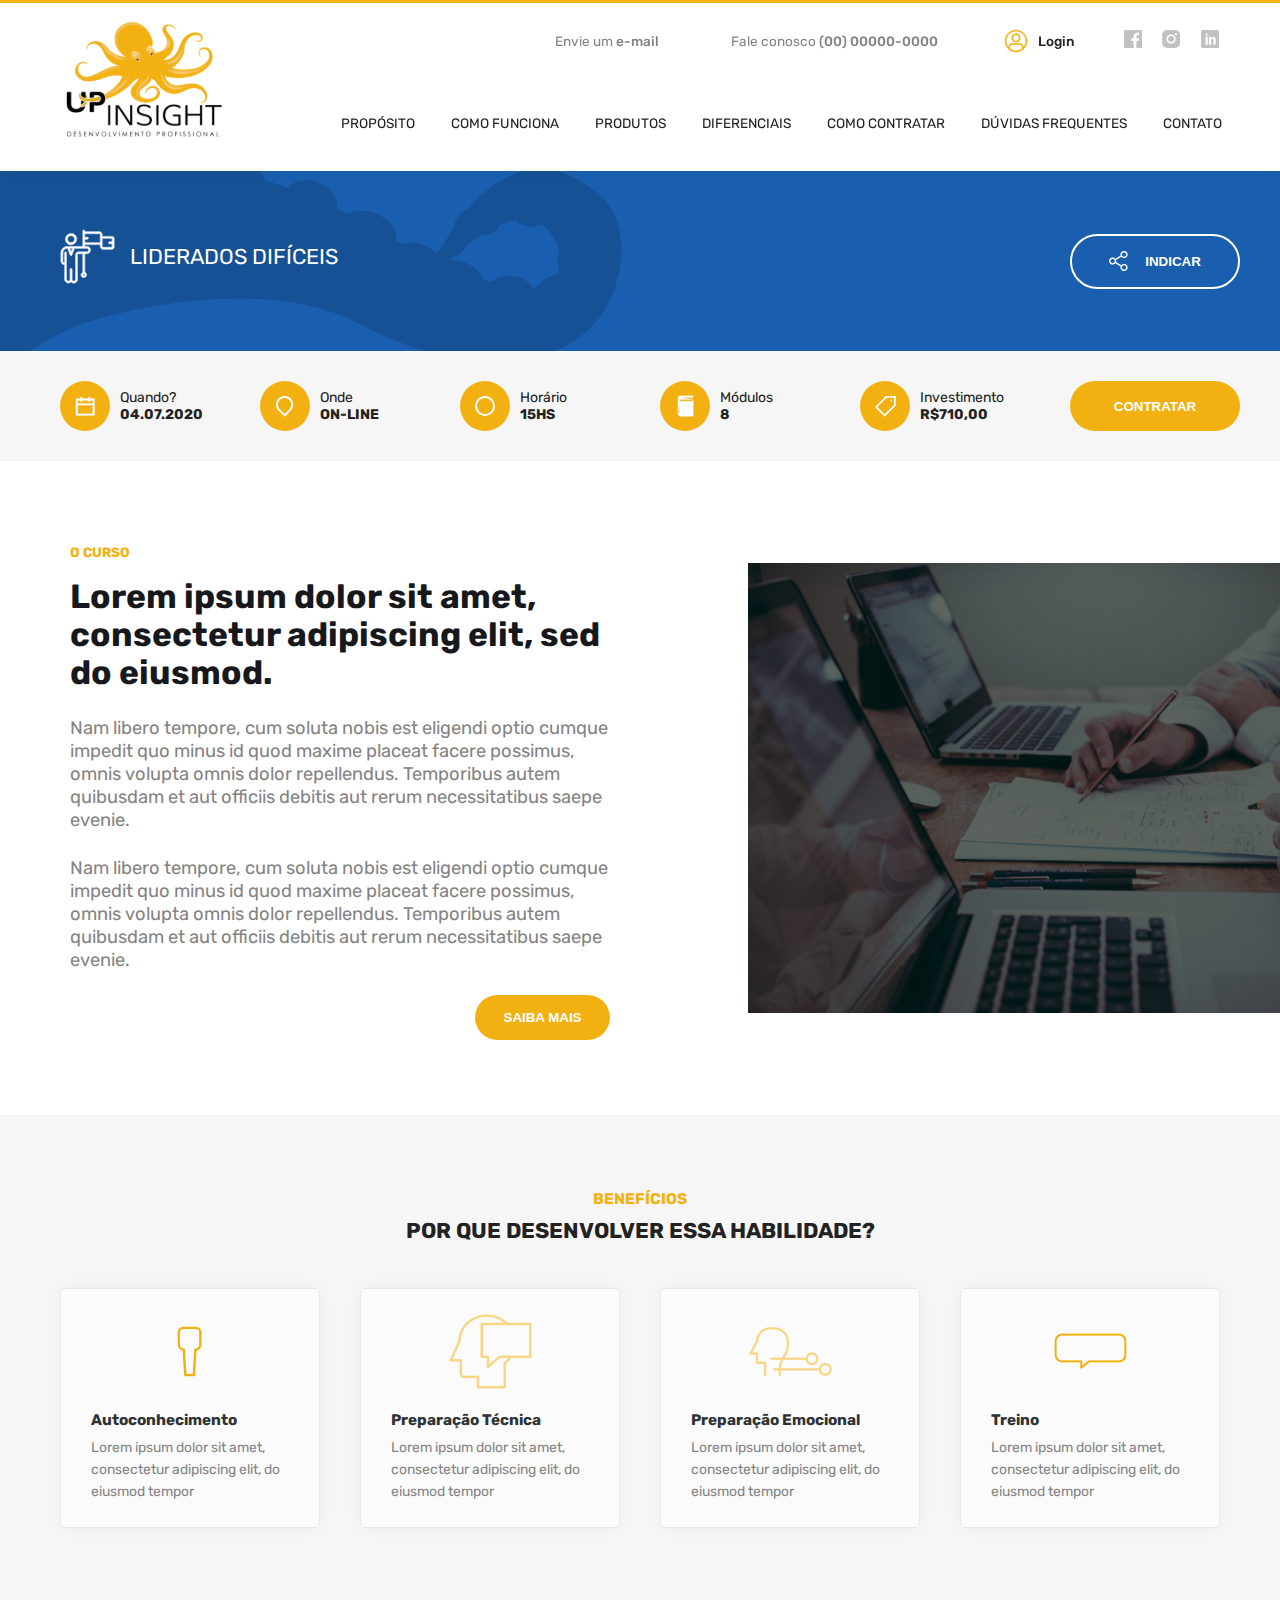
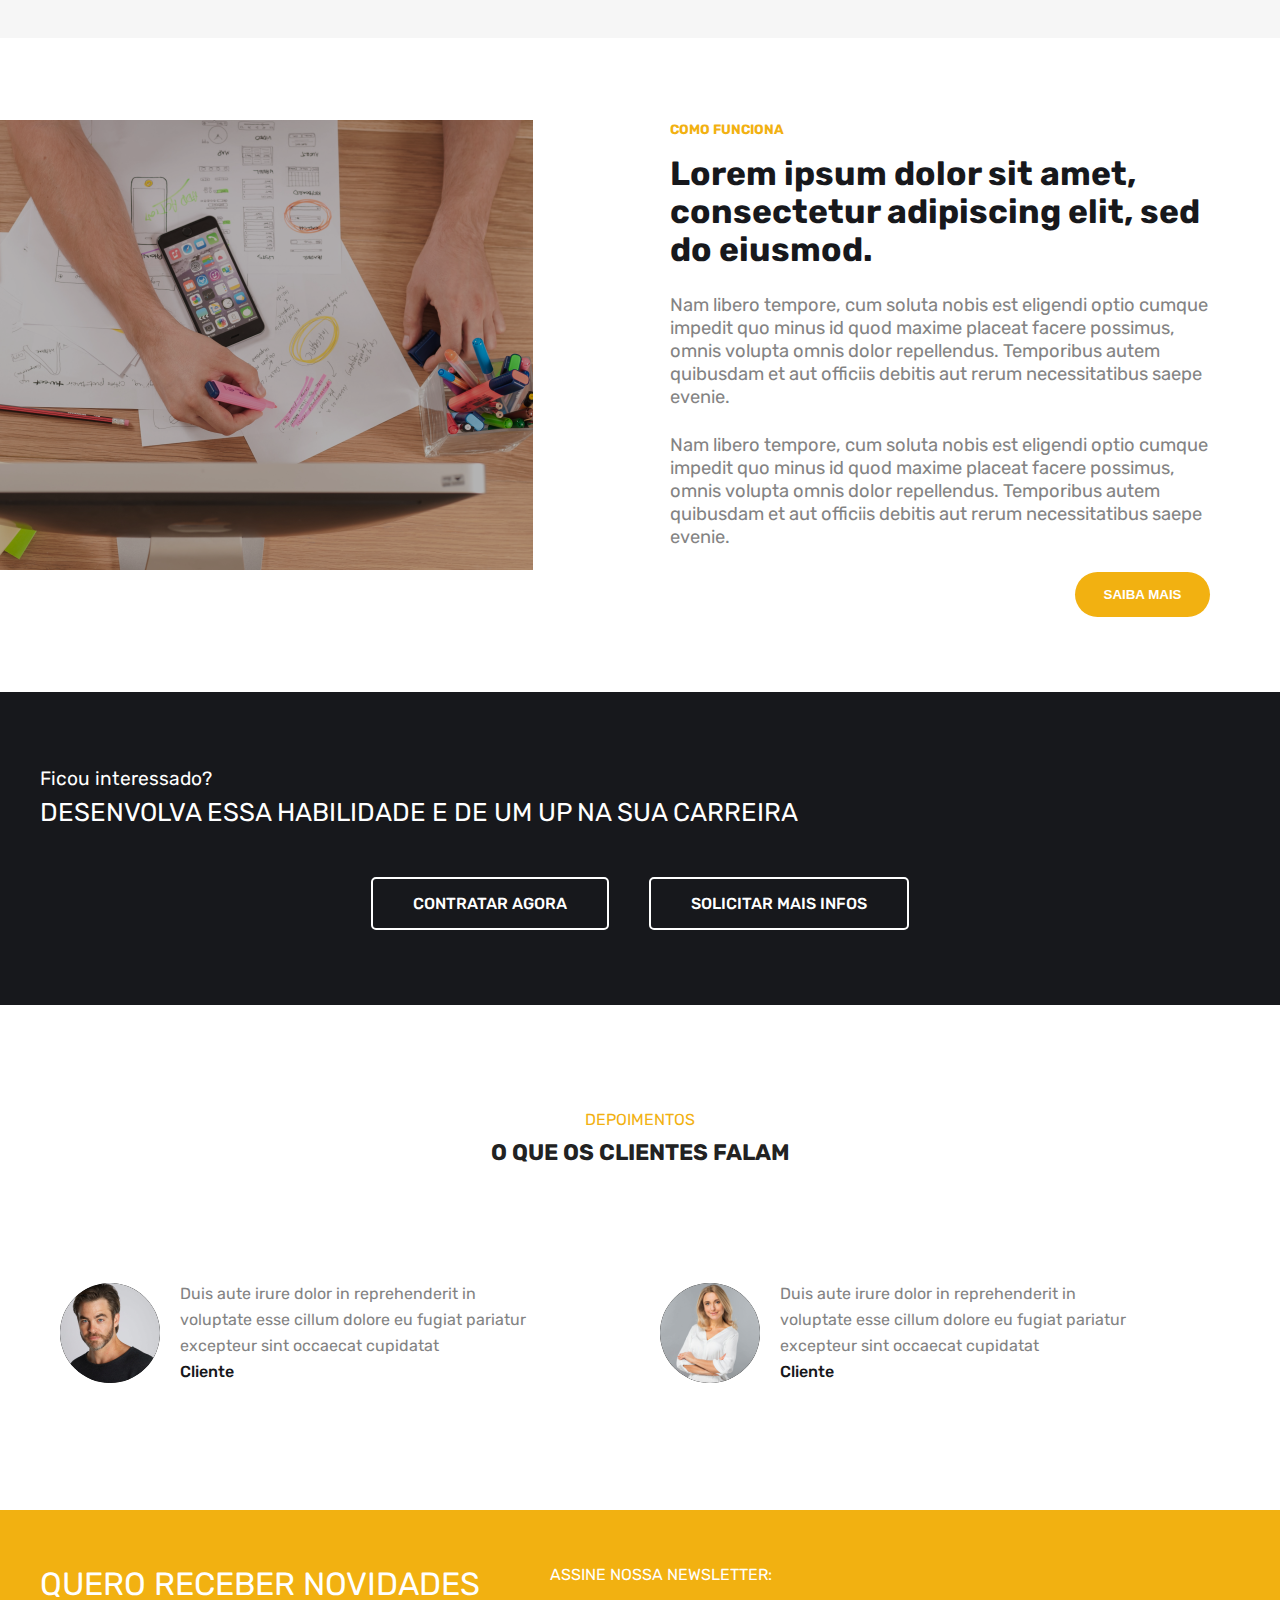
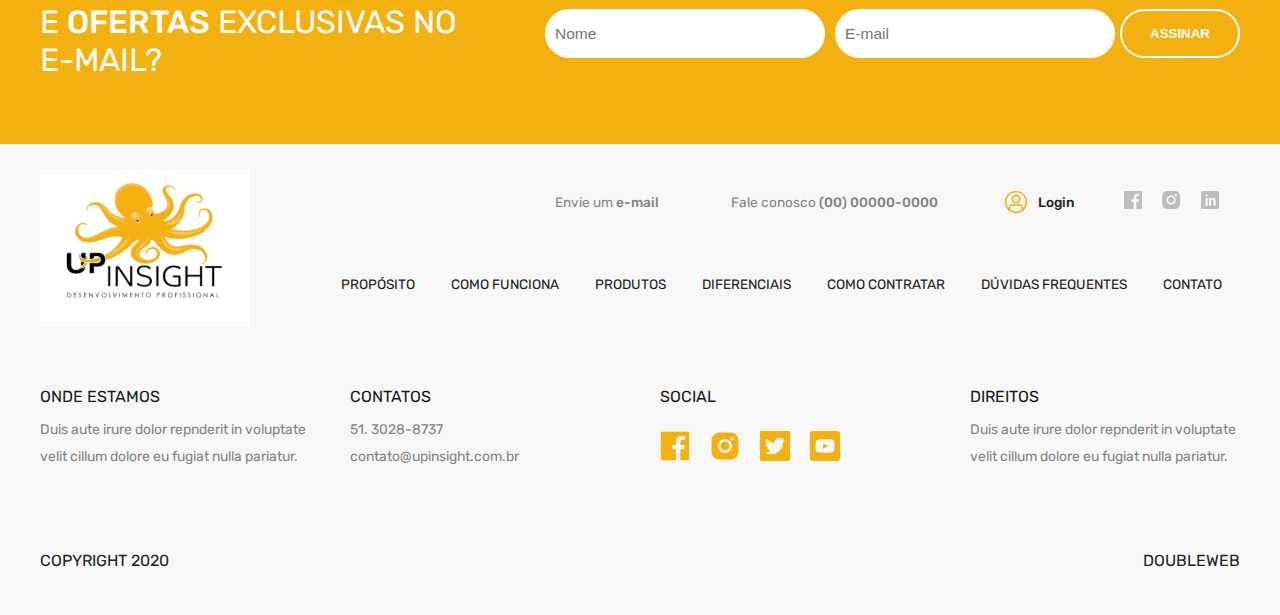
==== commit 98c2c1ba: "Define position callaction" ====
--- a/course.html
+++ b/course.html
@@ -197,20 +197,7 @@
     </section>
     <!-- END BEFEFITS -->
 
-    <!-- INIT CALLACTION -->
-    <div class="callaction">
-      <div class="content">
-        <div class="h-callaction">
-          <h1 class="color-white">Ficou interessado?</h1>
-          <p class="color-white uppercase">Desenvolva essa habilidade e de um up na sua carreira</p>
-        </div>
-        <div class="actions">
-          <a>CONTRATAR AGORA</a>
-          <a>SOLICITAR MAIS INFOS</a>
-        </div>
-      </div>
-    </div>
-    <!-- END CALLACTION -->
+
 
     <!-- INIT RECOURSE -->
     <section class="section-simple how-it-works">
@@ -236,6 +223,21 @@
     </section>
     <!-- INIT RECOURSE -->
 
+    <!-- INIT CALLACTION -->
+    <div class="callaction">
+      <div class="content">
+        <div class="h-callaction">
+          <h1 class="color-white">Ficou interessado?</h1>
+          <p class="color-white uppercase">Desenvolva essa habilidade e de um up na sua carreira</p>
+        </div>
+        <div class="actions">
+          <a>CONTRATAR AGORA</a>
+          <a>SOLICITAR MAIS INFOS</a>
+        </div>
+      </div>
+    </div>
+    <!-- END CALLACTION -->
+
     <!-- START DEPOIMENTS -->
     <div class="wrapper-depoiments">
       <div class="content">
